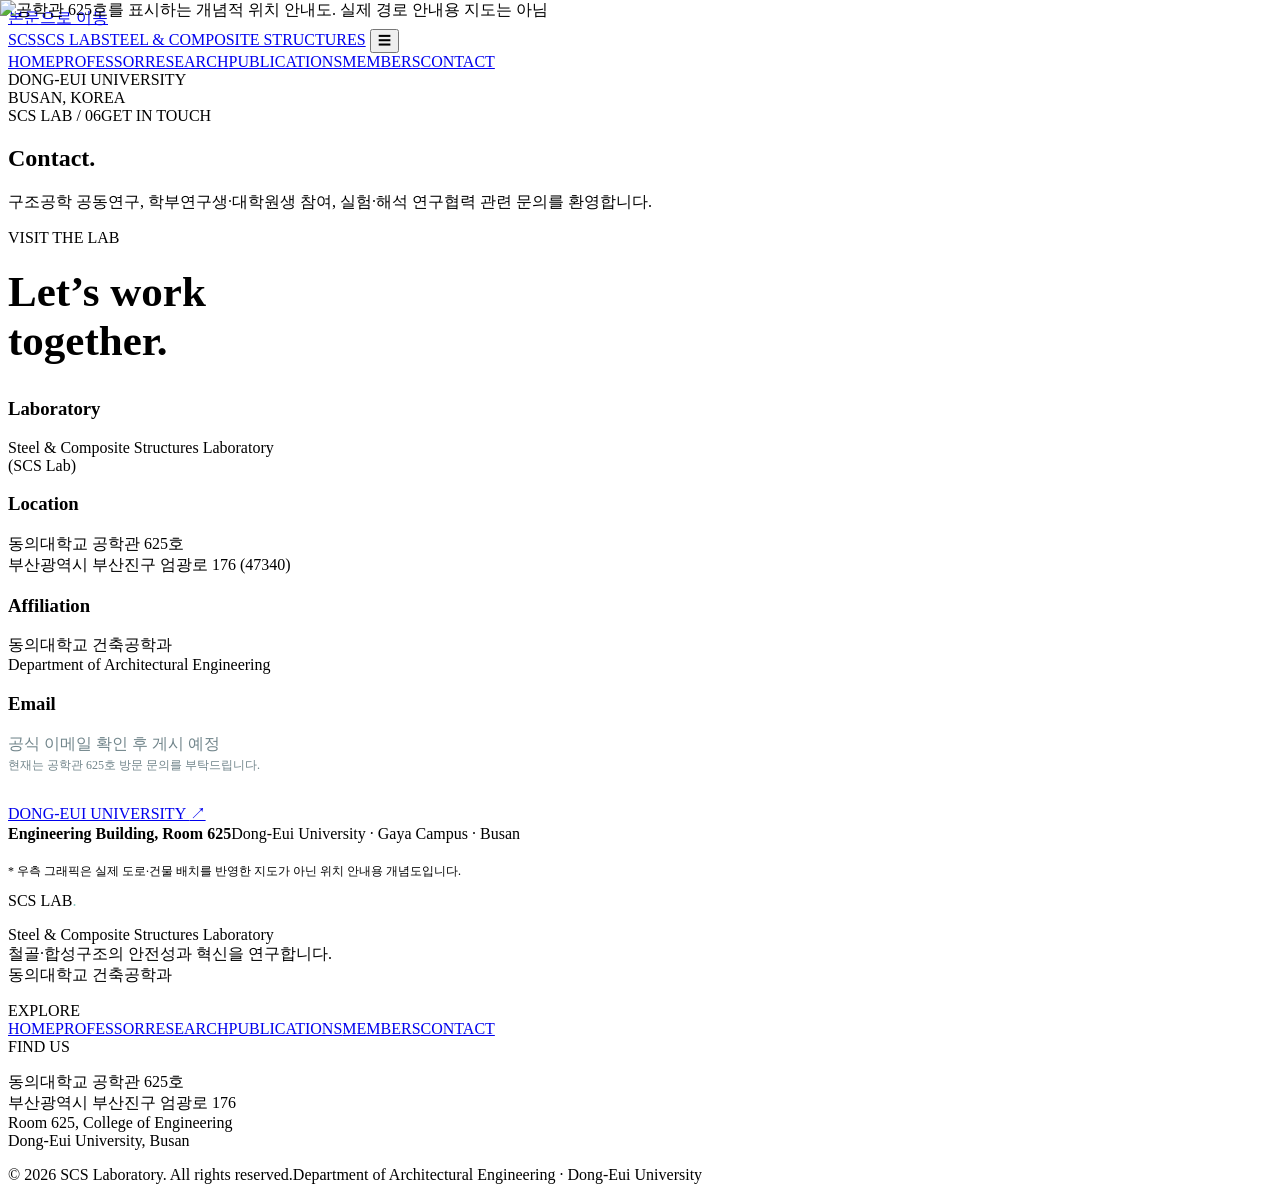
==== contact.html @ e942c47a "Add SCS Lab contact.html" ====
<!doctype html>
<html lang="ko"><head>
<meta charset="utf-8"/><meta name="viewport" content="width=device-width, initial-scale=1"/>
<title>Contact | SCS Lab · Dong-Eui University</title>
<meta name="description" content="SCS Lab 동의대학교 공학관 625호 연구실 위치와 문의 안내."/>
<meta name="theme-color" content="#0c2633"/>
<meta property="og:type" content="website"/><meta property="og:title" content="Contact | SCS Lab"/><meta property="og:description" content="SCS Lab 동의대학교 공학관 625호 연구실 위치와 문의 안내."/>
<link rel="icon" type="image/svg+xml" href="assets/favicon.svg"/><link rel="stylesheet" href="assets/styles.css"/>
</head><body>
<a class="skip-link" href="#main">본문으로 이동</a>
<header class="site-header"><div class="container nav-wrap">
 <a class="brand" href="index.html" aria-label="SCS Lab 메인 페이지"><span class="brand-icon">SCS</span><span class="brand-name">SCS LAB<span class="brand-detail">STEEL &amp; COMPOSITE STRUCTURES</span></span></a>
 <button class="menu-toggle" type="button" aria-label="메뉴 열기" aria-controls="main-nav" aria-expanded="false">☰</button>
 <nav class="main-nav" id="main-nav" aria-label="주 메뉴">
 <a href="index.html" >HOME</a><a href="professor.html" >PROFESSOR</a><a href="research.html" >RESEARCH</a><a href="publications.html" >PUBLICATIONS</a><a href="members.html" >MEMBERS</a><a href="contact.html" class="active" aria-current="page">CONTACT</a>
 </nav><span class="nav-meta">DONG-EUI UNIVERSITY<br/>BUSAN, KOREA</span>
</div></header>
<main id="main"><section class="page-hero"><div class="container page-hero-inner"><span class="page-count">SCS LAB / 06</span><span class="eyebrow">GET IN TOUCH</span><h1>Contact.</h1><p>구조공학 공동연구, 학부연구생·대학원생 참여, 실험·해석 연구협력 관련 문의를 환영합니다.</p></div></section><section class="section"><div class="container"><div class="contact-grid"><div><div class="section-kicker eyebrow">VISIT THE LAB</div><h2 style="margin:20px 0 33px;font-size:43px">Let’s work<br/>together.</h2><div class="contact-field"><h3>Laboratory</h3><p>Steel &amp; Composite Structures Laboratory<br/>(SCS Lab)</p></div><div class="contact-field"><h3>Location</h3><p>동의대학교 공학관 625호<br/>부산광역시 부산진구 엄광로 176 (47340)</p></div><div class="contact-field"><h3>Affiliation</h3><p>동의대학교 건축공학과<br/>Department of Architectural Engineering</p></div><div class="contact-field"><h3>Email</h3><p style="color:#71858b">공식 이메일 확인 후 게시 예정<br/><span style="font-size:12px">현재는 공학관 625호 방문 문의를 부탁드립니다.</span></p></div><div style="margin-top:30px"><a class="button outline" href="https://www.deu.ac.kr/" target="_blank" rel="noopener noreferrer">DONG-EUI UNIVERSITY <span class="arrow">↗</span></a></div></div><div class="map-panel"><img src="assets/location-schematic.svg" alt="공학관 625호를 표시하는 개념적 위치 안내도. 실제 경로 안내용 지도는 아님" style="height:100%;width:100%;object-fit:cover;position:absolute;inset:0"/><div class="map-panel-label"><strong>Engineering Building, Room 625</strong><span>Dong-Eui University · Gaya Campus · Busan</span></div></div></div><p class="muted" style="margin-top:20px;font-size:12px">* 우측 그래픽은 실제 도로·건물 배치를 반영한 지도가 아닌 위치 안내용 개념도입니다.</p></div></section></main>
<footer class="site-footer"><div class="container">
 <div class="footer-top"><div><div class="footer-brand">SCS LAB<span style="color:#88c7c2">.</span></div><p class="footer-sub">Steel &amp; Composite Structures Laboratory<br/>철골·합성구조의 안전성과 혁신을 연구합니다.<br/>동의대학교 건축공학과</p></div>
 <div><div class="footer-head">EXPLORE</div><div class="footer-links"><a href="index.html">HOME</a><a href="professor.html">PROFESSOR</a><a href="research.html">RESEARCH</a><a href="publications.html">PUBLICATIONS</a><a href="members.html">MEMBERS</a><a href="contact.html">CONTACT</a></div></div>
 <div><div class="footer-head">FIND US</div><p class="footer-location">동의대학교 공학관 625호<br/>부산광역시 부산진구 엄광로 176<br/>Room 625, College of Engineering<br/>Dong-Eui University, Busan</p></div></div>
 <div class="footer-bottom"><span>© <span data-year>2026</span> SCS Laboratory. All rights reserved.</span><span>Department of Architectural Engineering · Dong-Eui University</span></div>
</div></footer><script defer src="assets/script.js"></script></body></html>
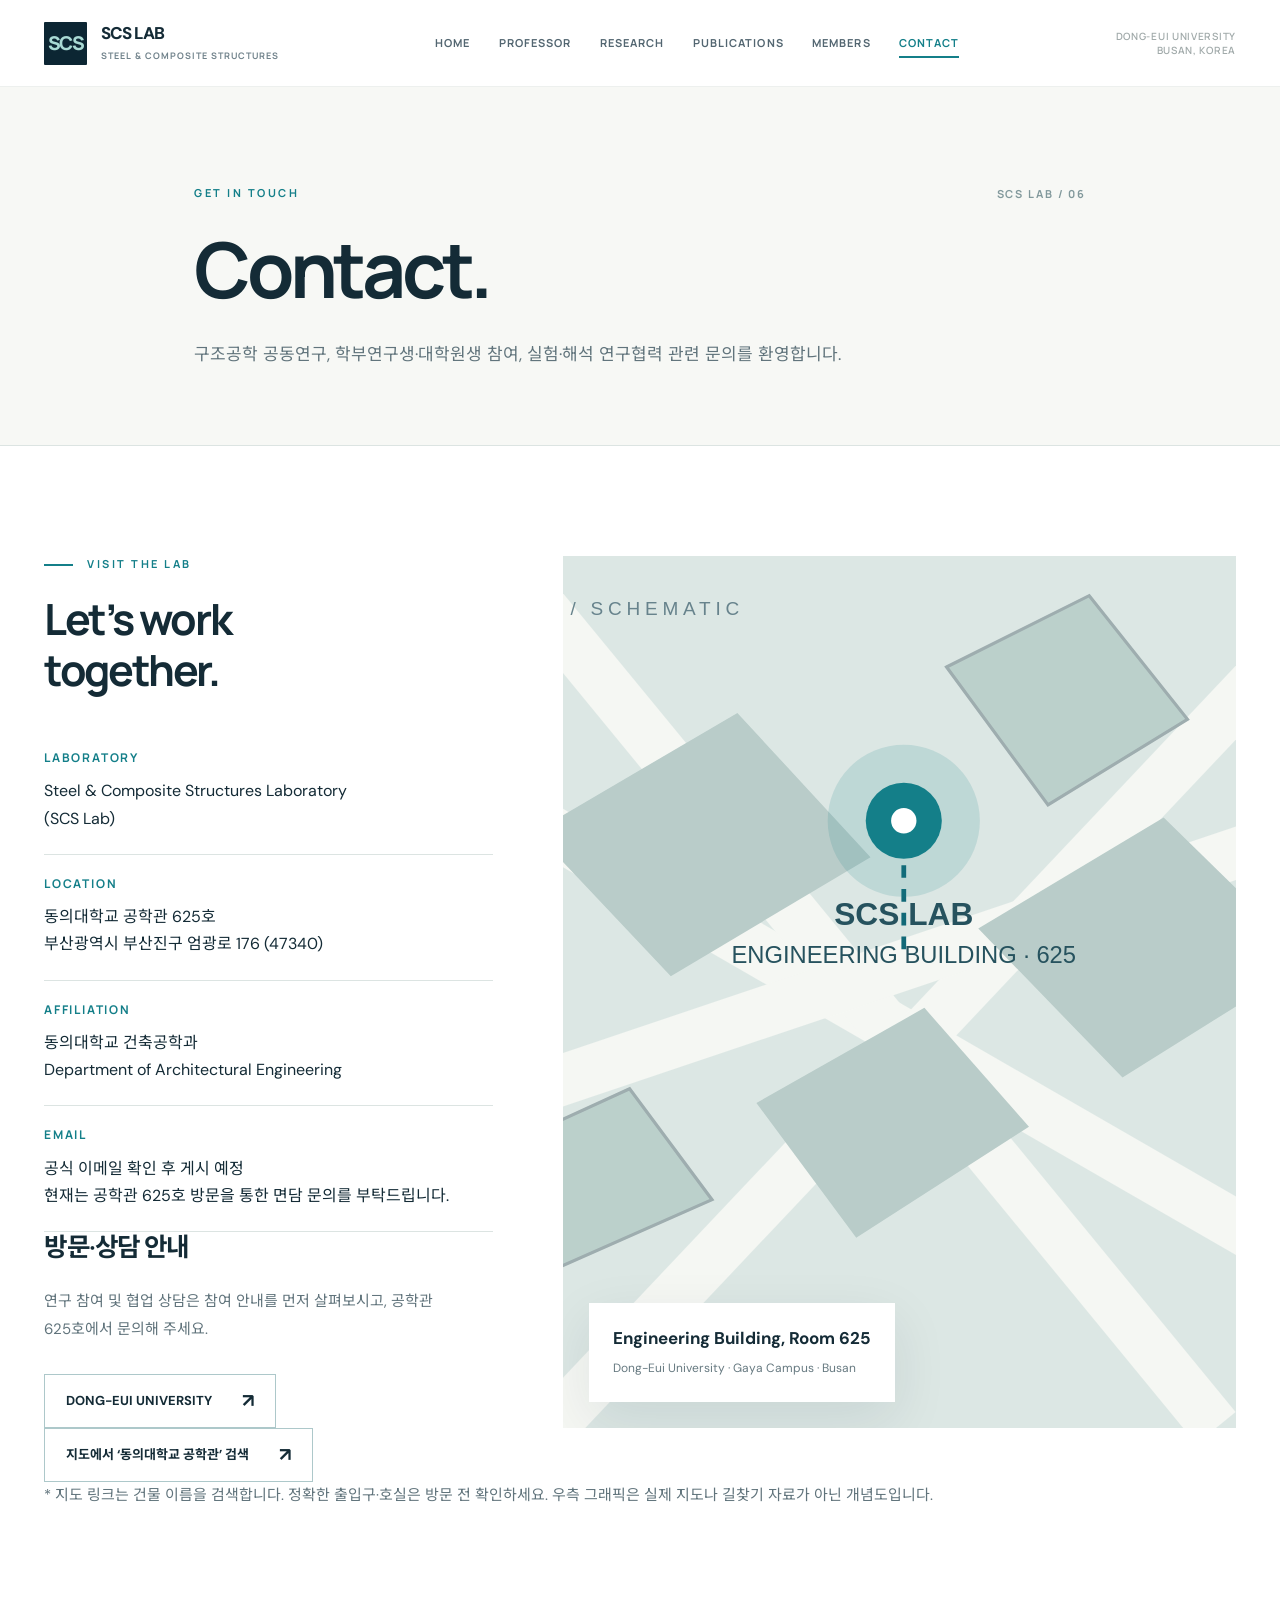
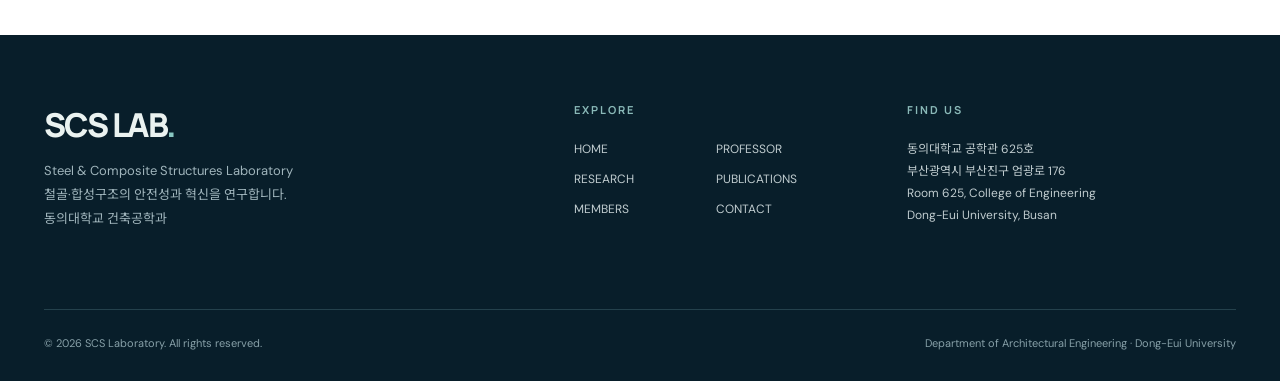
==== commit e87ef928: "Improve contact.html visitor guidance" ====
--- a/contact.html
+++ b/contact.html
@@ -15,7 +15,8 @@
  <a href="index.html" >HOME</a><a href="professor.html" >PROFESSOR</a><a href="research.html" >RESEARCH</a><a href="publications.html" >PUBLICATIONS</a><a href="members.html" >MEMBERS</a><a href="contact.html" class="active" aria-current="page">CONTACT</a>
  </nav><span class="nav-meta">DONG-EUI UNIVERSITY<br/>BUSAN, KOREA</span>
 </div></header>
-<main id="main"><section class="page-hero"><div class="container page-hero-inner"><span class="page-count">SCS LAB / 06</span><span class="eyebrow">GET IN TOUCH</span><h1>Contact.</h1><p>구조공학 공동연구, 학부연구생·대학원생 참여, 실험·해석 연구협력 관련 문의를 환영합니다.</p></div></section><section class="section"><div class="container"><div class="contact-grid"><div><div class="section-kicker eyebrow">VISIT THE LAB</div><h2 style="margin:20px 0 33px;font-size:43px">Let’s work<br/>together.</h2><div class="contact-field"><h3>Laboratory</h3><p>Steel &amp; Composite Structures Laboratory<br/>(SCS Lab)</p></div><div class="contact-field"><h3>Location</h3><p>동의대학교 공학관 625호<br/>부산광역시 부산진구 엄광로 176 (47340)</p></div><div class="contact-field"><h3>Affiliation</h3><p>동의대학교 건축공학과<br/>Department of Architectural Engineering</p></div><div class="contact-field"><h3>Email</h3><p style="color:#71858b">공식 이메일 확인 후 게시 예정<br/><span style="font-size:12px">현재는 공학관 625호 방문 문의를 부탁드립니다.</span></p></div><div style="margin-top:30px"><a class="button outline" href="https://www.deu.ac.kr/" target="_blank" rel="noopener noreferrer">DONG-EUI UNIVERSITY <span class="arrow">↗</span></a></div></div><div class="map-panel"><img src="assets/location-schematic.svg" alt="공학관 625호를 표시하는 개념적 위치 안내도. 실제 경로 안내용 지도는 아님" style="height:100%;width:100%;object-fit:cover;position:absolute;inset:0"/><div class="map-panel-label"><strong>Engineering Building, Room 625</strong><span>Dong-Eui University · Gaya Campus · Busan</span></div></div></div><p class="muted" style="margin-top:20px;font-size:12px">* 우측 그래픽은 실제 도로·건물 배치를 반영한 지도가 아닌 위치 안내용 개념도입니다.</p></div></section></main>
+<main id="main"><section class="page-hero"><div class="container page-hero-inner"><span class="page-count">SCS LAB / 06</span><span class="eyebrow">GET IN TOUCH</span><h1>Contact.</h1><p>구조공학 공동연구, 학부연구생·대학원생 참여, 실험·해석 연구협력 관련 문의를 환영합니다.</p></div></section><section class="section"><div class="container"><div class="contact-grid"><div><div class="section-kicker eyebrow">VISIT THE LAB</div><h2 style="margin:20px 0 33px;font-size:43px">Let’s work<br/>together.</h2><div class="contact-field"><h3>Laboratory</h3><p>Steel &amp; Composite Structures Laboratory<br/>(SCS Lab)</p></div><div class="contact-field"><h3>Location</h3><p>동의대학교 공학관 625호<br/>부산광역시 부산진구 엄광로 176 (47340)</p></div><div class="contact-field"><h3>Affiliation</h3><p>동의대학교 건축공학과<br/>Department of Architectural Engineering</p></div><div class="contact-field"><h3>Email</h3><p class="contact-pending">공식 이메일 확인 후 게시 예정<br/><span>현재는 공학관 625호 방문을 통한 면담 문의를 부탁드립니다.</span></p></div><div class="visit-guidance"><h3>방문·상담 안내</h3><p>연구 참여 및 협업 상담은 <a href="members.html#join">참여 안내</a>를 먼저 살펴보시고, 공학관 625호에서 문의해 주세요.</p></div>
+<div style="margin-top:30px"><a class="button outline" href="https://www.deu.ac.kr/" target="_blank" rel="noopener noreferrer">DONG-EUI UNIVERSITY <span class="arrow">↗</span></a></div></div><div class="map-panel"><img src="assets/location-schematic.svg" alt="공학관 625호를 표시하는 개념적 위치 안내도. 실제 경로 안내용 지도는 아님" style="height:100%;width:100%;object-fit:cover;position:absolute;inset:0"/><div class="map-panel-label"><strong>Engineering Building, Room 625</strong><span>Dong-Eui University · Gaya Campus · Busan</span></div></div></div><div class="map-actions"><a class="button outline" href="https://www.google.com/maps/search/?api=1&amp;query=%EB%8F%99%EC%9D%98%EB%8C%80%ED%95%99%EA%B5%90%20%EA%B3%B5%ED%95%99%EA%B4%80" target="_blank" rel="noopener noreferrer">지도에서 ‘동의대학교 공학관’ 검색 <span class="arrow">↗</span></a><p class="muted">* 지도 링크는 건물 이름을 검색합니다. 정확한 출입구·호실은 방문 전 확인하세요. 우측 그래픽은 실제 지도나 길찾기 자료가 아닌 개념도입니다.</p></div></div></section></main>
 <footer class="site-footer"><div class="container">
  <div class="footer-top"><div><div class="footer-brand">SCS LAB<span style="color:#88c7c2">.</span></div><p class="footer-sub">Steel &amp; Composite Structures Laboratory<br/>철골·합성구조의 안전성과 혁신을 연구합니다.<br/>동의대학교 건축공학과</p></div>
  <div><div class="footer-head">EXPLORE</div><div class="footer-links"><a href="index.html">HOME</a><a href="professor.html">PROFESSOR</a><a href="research.html">RESEARCH</a><a href="publications.html">PUBLICATIONS</a><a href="members.html">MEMBERS</a><a href="contact.html">CONTACT</a></div></div>
--- a/assets/styles.css
+++ b/assets/styles.css
@@ -0,0 +1,10 @@
+@import url('https://fonts.googleapis.com/css2?family=DM+Sans:wght@400;500;600;700&family=Manrope:wght@400;500;600;700;800&family=Noto+Sans+KR:wght@400;500;600;700;800&display=swap');
+:root{--ink:#142b36;--muted:#61747c;--teal:#147f89;--teal-l:#d6e9e6;--dark:#0c2633;--paper:#f7f8f5;--line:#dce4e2;--cream:#eeeae4;--max:1260px;--shadow:0 18px 56px rgba(5,37,51,.09)}
+*{box-sizing:border-box}html{scroll-behavior:smooth}body{margin:0;background:#fff;color:var(--ink);font:400 15px/1.85 'DM Sans','Noto Sans KR',sans-serif;word-break:keep-all}a{color:inherit;text-decoration:none}button,input{font:inherit}button{cursor:pointer}img{display:block;max-width:100%}::selection{background:#b4dcd8;color:var(--dark)}.container{max-width:var(--max);padding:0 34px;margin:auto}.skip-link{position:absolute;left:14px;top:-80px;z-index:50;background:#fff;padding:10px}.skip-link:focus{top:10px}.eyebrow{font:700 11px/1.5 'Manrope','Noto Sans KR',sans-serif;letter-spacing:.23em;text-transform:uppercase;color:var(--teal)}.eyebrow-light{color:#9bd5d0}.section-kicker{display:flex;align-items:center;gap:14px}.section-kicker:before{content:'';height:2px;width:29px;background:var(--teal)}h1,h2,h3,h4,p{margin-top:0}h1,h2,h3,h4{font-family:'Manrope','Noto Sans KR',sans-serif;letter-spacing:-.055em;line-height:1.2}h1{font-size:clamp(48px,6.2vw,91px);font-weight:700}h2{font-size:clamp(32px,4vw,52px);font-weight:700}h3{font-size:clamp(21px,2vw,26px);font-weight:700}p{color:var(--muted)}.lead{font-size:17px;line-height:1.9}.display-serif{font-weight:500}.button{display:inline-flex;gap:30px;align-items:center;justify-content:space-between;min-height:54px;padding:13px 21px;background:var(--teal);border:1px solid var(--teal);color:white;font-size:13px;font-weight:700;transition:.25s ease;white-space:nowrap}.button:hover{background:#0c5662;transform:translateY(-2px)}.button.outline{border-color:#adc8ca;background:transparent;color:var(--ink)}.button.outline:hover{background:#e2eeee}.button .arrow{font-size:19px;line-height:1}.tiny-label{font:700 11px/1.5 'Manrope',sans-serif;letter-spacing:.19em;text-transform:uppercase}.site-header{position:sticky;top:0;background:rgba(255,255,255,.97);backdrop-filter:blur(16px);z-index:40;border-bottom:1px solid #edf0ee}.nav-wrap{display:flex;align-items:center;justify-content:space-between;min-height:86px;gap:30px}.brand{display:flex;align-items:center;gap:14px;min-width:225px}.brand-icon{display:flex;justify-content:center;align-items:center;width:43px;height:43px;background:var(--dark);color:#a9dad4;border-radius:1px;font:800 19px 'Manrope',sans-serif;letter-spacing:-.11em}.brand-name{font-weight:800;font-size:17px;line-height:1.12;letter-spacing:-.06em}.brand-detail{display:block;color:#70828b;font:700 9px 'Manrope',sans-serif;letter-spacing:.11em;margin-top:5px}.main-nav{display:flex;align-items:center;gap:clamp(17px,2.2vw,34px)}.main-nav a{font:700 11px/1.4 'Manrope',sans-serif;letter-spacing:.1em;color:#536671;transition:color .2s;position:relative;padding:34px 0}.main-nav a:hover,.main-nav a.active{color:var(--teal)}.main-nav a.active:after{content:'';height:2px;position:absolute;left:0;right:0;bottom:27px;background:var(--teal)}.nav-meta{color:#a1aaaa;font:600 10px 'Manrope',sans-serif;letter-spacing:.07em;text-align:right}.menu-toggle{display:none;background:none;border:0;font-size:25px;color:var(--ink)}
+.hero{background:var(--paper);overflow:hidden}.hero-grid{display:grid;grid-template-columns:1.05fr .95fr;min-height:668px}.hero-text{padding:95px 42px 80px max(34px,calc((100vw - var(--max))/2 + 34px));align-self:center}.hero-text .eyebrow{margin-bottom:31px}.hero h1{max-width:720px;margin:0 0 32px}.hero h1 em{font-style:normal;color:var(--teal)}.hero-intro{max-width:510px;font-size:17px;margin-bottom:36px}.hero-actions{display:flex;gap:12px;flex-wrap:wrap}.hero-art{position:relative;min-height:650px;background:var(--dark);overflow:hidden}.hero-art img{width:100%;height:100%;object-fit:cover;position:absolute;inset:0}.hero-annotation{position:absolute;top:30px;right:32px;color:#c5e4e2;font-size:11px;letter-spacing:.13em}.hero-vertical{position:absolute;bottom:36px;left:37px;color:#d6ebe8;font:600 11px 'Manrope';letter-spacing:.15em}.hero-bottom{background:#fff;border-bottom:1px solid var(--line)}.hero-bottom .container{display:grid;grid-template-columns:1.1fr repeat(3,1fr);align-items:center;min-height:95px}.hero-bottom-label{font-size:11px;letter-spacing:.13em;font-weight:700;color:var(--teal)}.hero-bottom-item{min-height:37px;display:flex;align-items:center;border-left:1px solid var(--line);padding-left:24px;font-size:13px;color:#3d5059}.hero-bottom-item span{color:#97abae;font-size:11px;margin-right:12px}
+.section{padding:110px 0}.section-muted{background:var(--paper)}.section-dark{background:var(--dark);color:#fff}.section-dark p{color:#bbcbcd}.section-intro{display:flex;justify-content:space-between;gap:30px;align-items:end;margin:17px 0 41px}.section-intro h2{margin:0;max-width:740px}.section-intro p{margin-bottom:5px;max-width:430px}.text-link{font-size:13px;color:var(--teal);font-weight:800;white-space:nowrap}.text-link span{display:inline-block;transition:transform .2s;margin-left:6px}.text-link:hover span{transform:translateX(5px)}.research-grid{display:grid;grid-template-columns:repeat(3,1fr);gap:18px}.research-card{background:#fff;border:1px solid var(--line);overflow:hidden;display:flex;flex-direction:column;transition:transform .2s,box-shadow .2s}.research-card:hover{transform:translateY(-4px);box-shadow:var(--shadow)}.research-img{width:100%;aspect-ratio:1.7;object-fit:cover}.research-body{padding:24px 26px 28px;flex:1}.research-no{font:700 10px 'Manrope';letter-spacing:.14em;color:var(--teal);margin-bottom:14px}.research-body h3{font-size:22px;margin:0 0 12px}.research-body p{font-size:13px;margin-bottom:0}.line{height:1px;background:var(--line)}.feature-split{display:grid;grid-template-columns:.88fr 1.12fr;align-items:stretch;gap:72px}.portrait-panel{position:relative;background:#e7ebea;min-height:510px;overflow:hidden}.portrait-panel img{width:100%;height:100%;object-fit:cover;object-position:center 16%;position:absolute;inset:0}.portrait-caption{position:absolute;left:0;bottom:0;width:100%;padding:18px 22px;background:rgba(12,38,51,.92);color:#fff;display:flex;justify-content:space-between;align-items:center;font-size:12px}.professor-feature{padding:22px 0}.professor-feature h2{margin:21px 0 22px}.professor-feature p{max-width:580px}.credential-list{margin:31px 0 35px;border-top:1px solid var(--line)}.credential{display:grid;grid-template-columns:128px 1fr;gap:15px;padding:17px 0;border-bottom:1px solid var(--line);font-size:13px}.credential strong{font-size:12px;color:var(--ink)}.credential span{color:var(--muted)}.quote-band{background:var(--dark);padding:92px 0}.quote-band p{color:#e5f1ef;font-size:clamp(27px,3.2vw,42px);letter-spacing:-.05em;line-height:1.45;max-width:1050px;margin-bottom:0;font-weight:600}.quote-band p em{color:#99d4cb;font-style:normal}.journal-list{border-top:1px solid var(--line)}.journal-row{display:grid;grid-template-columns:95px 1fr 175px;gap:25px;padding:24px 0;border-bottom:1px solid var(--line);align-items:center}.journal-year{font:700 13px 'Manrope';color:var(--teal)}.journal-row h3{font-size:19px;letter-spacing:-.035em;margin:0 0 4px}.journal-row p{font-size:12px;margin:0}.journal-type{text-align:right;font:700 10px 'Manrope';letter-spacing:.11em;text-transform:uppercase;color:#829196}.contact-banner{display:flex;justify-content:space-between;gap:20px;align-items:center;padding:55px 57px;background:#e1efed}.contact-banner h2{font-size:clamp(26px,3.1vw,40px);margin:0 0 8px}.contact-banner p{margin:0}.site-footer{background:#081e2a;color:#eaf2f0;padding:67px 0 28px}.footer-top{display:grid;grid-template-columns:1.4fr .8fr 1fr;gap:70px;padding-bottom:65px}.footer-brand{font:800 33px 'Manrope';letter-spacing:-.07em;margin-bottom:12px}.footer-sub{font-size:13px;color:#a0b5bc;max-width:370px}.footer-head{font:700 11px 'Manrope';letter-spacing:.18em;color:#8ab9b8;margin-bottom:21px}.footer-links{display:grid;grid-template-columns:1fr 1fr;gap:8px 20px}.footer-links a,.footer-location{font-size:12px;color:#c0cccf}.footer-links a:hover{color:white}.footer-bottom{border-top:1px solid #24414c;padding-top:23px;display:flex;justify-content:space-between;gap:15px;color:#87a0a8;font-size:11px}.footer-bottom a{text-decoration:underline}
+.page-hero{background:var(--paper);padding:92px 0 75px;border-bottom:1px solid var(--line)}.page-hero-inner{max-width:960px}.page-hero h1{font-size:clamp(50px,6vw,79px);margin:16px 0 24px}.page-hero p{font-size:17px;max-width:790px;margin-bottom:0}.page-count{float:right;color:#82999c;font:700 11px 'Manrope';letter-spacing:.17em;padding-top:7px}.twocol{display:grid;grid-template-columns:340px 1fr;gap:90px}.sticky-side{position:sticky;top:115px;align-self:start}.sticky-side h2{font-size:38px;margin:20px 0}.sticky-side p{font-size:14px}.resume-group{padding-bottom:36px;margin-bottom:36px;border-bottom:1px solid var(--line)}.resume-group h3{font-size:21px;margin-bottom:18px}.resume-item{display:grid;grid-template-columns:112px 1fr;gap:16px;margin:13px 0;color:#52656d;font-size:14px}.resume-item b{color:var(--teal);font-size:13px}.bio-layout{display:grid;grid-template-columns:380px 1fr;gap:70px}.bio-portrait{background:#eef1f0}.bio-portrait img{width:100%;height:520px;object-fit:cover;object-position:center top}.bio-portrait .cap{padding:18px 20px;font-size:12px;color:#6c7b81}.bio-copy h2{font-size:43px;margin:13px 0 7px}.role{font-weight:600;color:var(--teal);font-size:13px;margin-bottom:24px}.bio-copy .lead{margin-bottom:25px}.pill-box{display:flex;flex-wrap:wrap;gap:9px;margin-top:21px}.pill{background:#e6f0ee;border:1px solid #d7e5e2;padding:8px 12px;font-size:11px;color:#2f626d;font-weight:700}.research-detail{display:grid;grid-template-columns:360px 1fr;gap:62px;padding:40px 0;border-top:1px solid var(--line);align-items:center}.research-detail:last-child{border-bottom:1px solid var(--line)}.research-detail img{width:100%;aspect-ratio:1.56;object-fit:cover}.research-detail h2{font-size:33px;margin:13px 0}.research-detail p{font-size:14px;margin-bottom:17px}.research-points{display:flex;flex-wrap:wrap;gap:7px}.research-points span{font-size:11px;padding:4px 10px;border:1px solid #bed2d0;color:#3c747e}.pub-note{background:#f0f5f3;border-left:3px solid var(--teal);padding:19px 22px;font-size:13px;color:#566e75;margin-bottom:40px}.pub-note strong{color:var(--ink)}.year-heading{display:flex;align-items:center;justify-content:space-between;gap:20px;margin:45px 0 0}.year-heading h2{font-size:30px;margin:0 0 16px}.year-heading span{color:#8ca2a8;font-size:12px}.publication{display:grid;grid-template-columns:60px 1fr 130px;gap:20px;align-items:start;padding:26px 0;border-top:1px solid var(--line)}.pub-index{font:700 11px 'Manrope';letter-spacing:.1em;color:#97abad;padding-top:3px}.publication h3{font-size:19px;letter-spacing:-.035em;margin:0 0 9px}.publication p{font-size:13px;margin:0}.pub-type{text-align:right;color:var(--teal);font:700 10px 'Manrope';letter-spacing:.1em;margin-top:4px}.people-main{display:grid;grid-template-columns:310px 1fr;gap:48px;align-items:center;border:1px solid var(--line);background:#fff}.people-main img{height:390px;width:100%;object-fit:cover;object-position:top}.people-main-body{padding:27px 38px 27px 0}.people-main-body h2{margin:15px 0 10px;font-size:38px}.people-main-body .role{margin-bottom:18px}.people-main-body p{font-size:14px;max-width:580px}.vacant{background:var(--paper);padding:50px;border:1px dashed #b4cccb;display:flex;justify-content:space-between;align-items:center;gap:30px}.vacant h3{font-size:26px;margin:0 0 14px}.vacant p{margin:0;max-width:540px}.number-circle{border:1px solid #9dbdbb;border-radius:100px;width:85px;height:85px;display:grid;place-items:center;flex-shrink:0;color:var(--teal);font-size:30px}.contact-grid{display:grid;grid-template-columns:.8fr 1.2fr;gap:70px}.contact-field{border-bottom:1px solid var(--line);padding:22px 0}.contact-field:first-child{border-top:1px solid var(--line)}.contact-field h3{font-size:12px;letter-spacing:.15em;text-transform:uppercase;color:var(--teal);margin:0 0 12px}.contact-field p{font-size:16px;color:var(--ink);margin:0;line-height:1.7}.map-panel{min-height:500px;background:#e2ebea;position:relative;overflow:hidden}.map-panel svg{width:100%;height:100%;position:absolute;inset:0}.map-panel-label{position:absolute;left:26px;bottom:26px;background:white;padding:20px 24px;box-shadow:var(--shadow)}.map-panel-label strong{display:block;font-size:17px}.map-panel-label span{font-size:12px;color:#667980}.error-panel{background:#eef4f2;border:1px solid var(--line);padding:50px}.muted{color:var(--muted)}
+@media(max-width:1050px){.nav-meta{display:none}.main-nav{gap:16px}.nav-wrap{min-height:76px}.hero-grid{min-height:0}.hero-text{padding:85px 28px 85px 34px}.hero-art{min-height:540px}.research-grid{grid-template-columns:repeat(2,1fr)}.feature-split{gap:40px}.footer-top{gap:35px}.bio-layout{gap:35px}.research-detail{grid-template-columns:290px 1fr;gap:30px}}
+@media(max-width:760px){.container{padding:0 21px}.site-header .container{padding:0 21px}.nav-wrap{min-height:70px}.brand{min-width:0}.brand-icon{width:39px;height:39px}.brand-name{font-size:15px}.brand-detail{font-size:8px}.menu-toggle{display:block}.main-nav{display:none;position:absolute;left:0;right:0;top:70px;flex-direction:column;align-items:stretch;gap:0;background:white;border-top:1px solid var(--line);box-shadow:0 18px 30px rgba(0,0,0,.06);padding:10px 22px 20px}.main-nav.open{display:flex}.main-nav a{padding:15px 0;border-bottom:1px solid #edf0ef}.main-nav a.active:after{bottom:0}.hero-grid{display:flex;flex-direction:column}.hero-text{padding:75px 21px 65px}.hero h1{font-size:clamp(47px,11.5vw,72px)}.hero-text .eyebrow{margin-bottom:24px}.hero-intro{font-size:15px}.hero-art{height:420px;min-height:0}.hero-bottom .container{grid-template-columns:1fr 1fr;padding-top:20px;padding-bottom:20px;gap:10px}.hero-bottom-label{grid-column:1/-1}.hero-bottom-item{border-left:0;padding-left:0;font-size:11px}.hero-bottom-item span{margin-right:8px}.section{padding:73px 0}.section-intro{display:block;margin:15px 0 28px}.section-intro p{margin-top:15px}.research-grid{grid-template-columns:1fr}.research-img{aspect-ratio:1.9}.feature-split{grid-template-columns:1fr;gap:28px}.portrait-panel{height:440px;min-height:0}.professor-feature{padding:0}.quote-band{padding:67px 0}.quote-band p{font-size:29px}.journal-row{grid-template-columns:58px 1fr;gap:14px}.journal-type{display:none}.contact-banner{padding:30px;display:block}.contact-banner .button{margin-top:25px}.footer-top{grid-template-columns:1fr;gap:36px;padding-bottom:45px}.footer-bottom{flex-direction:column}.page-hero{padding:68px 0 52px}.page-hero h1{font-size:clamp(48px,12vw,68px)}.page-hero p{font-size:15px}.page-count{display:none}.twocol,.bio-layout,.contact-grid{grid-template-columns:1fr;gap:35px}.sticky-side{position:static}.bio-portrait img{height:440px}.research-detail{grid-template-columns:1fr;gap:25px}.research-detail h2{font-size:28px}.publication{grid-template-columns:35px 1fr;gap:12px}.pub-type{grid-column:2;text-align:left;margin-top:0}.people-main{grid-template-columns:1fr;gap:0}.people-main img{height:450px;object-position:center top}.people-main-body{padding:30px}.vacant{display:block;padding:32px}.number-circle{margin-top:28px}.map-panel{min-height:390px}.footer-links{max-width:250px}}
+@media(max-width:400px){.hero-actions{flex-direction:column;align-items:stretch}.hero h1{font-size:45px}.brand-name{font-size:13px}.brand-detail{font-size:7px}.hero-art{height:330px}}
+@media(prefers-reduced-motion:reduce){*,*:before,*:after{scroll-behavior:auto!important;transition:none!important;animation:none!important}}
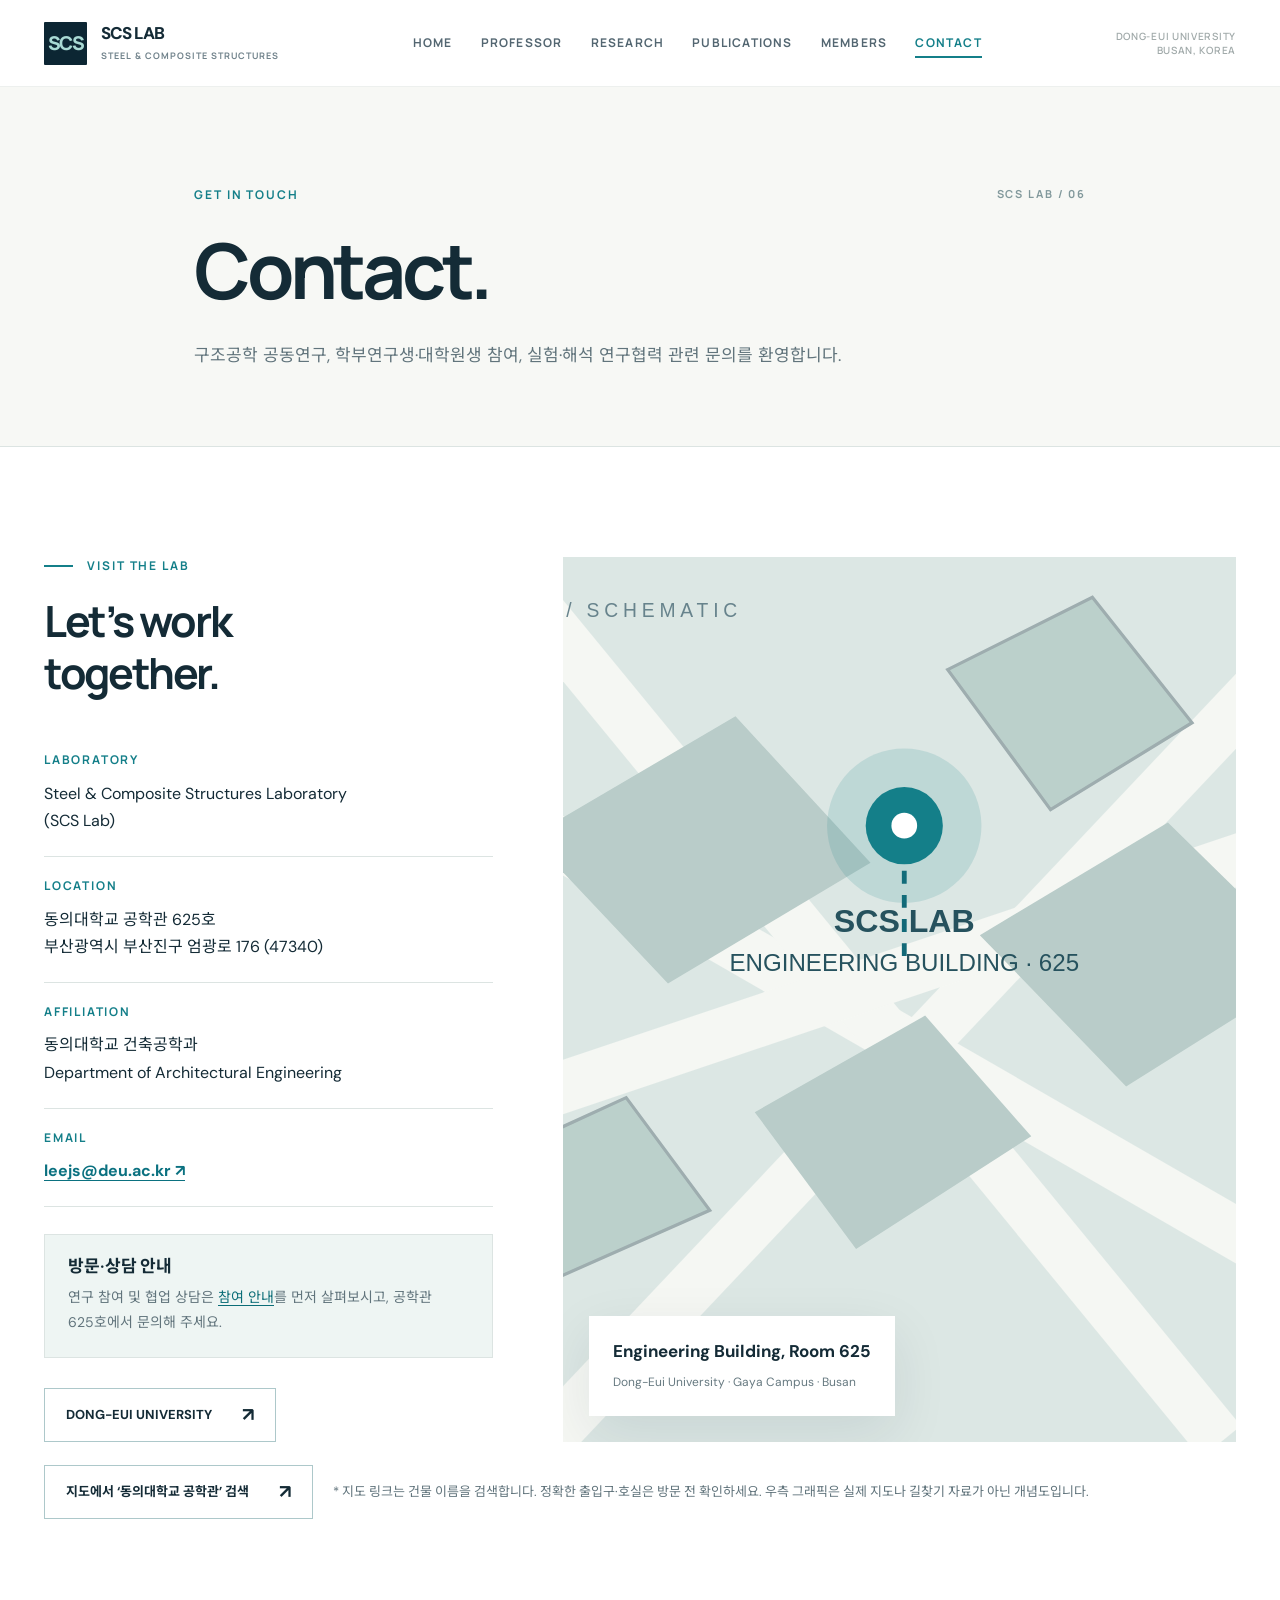
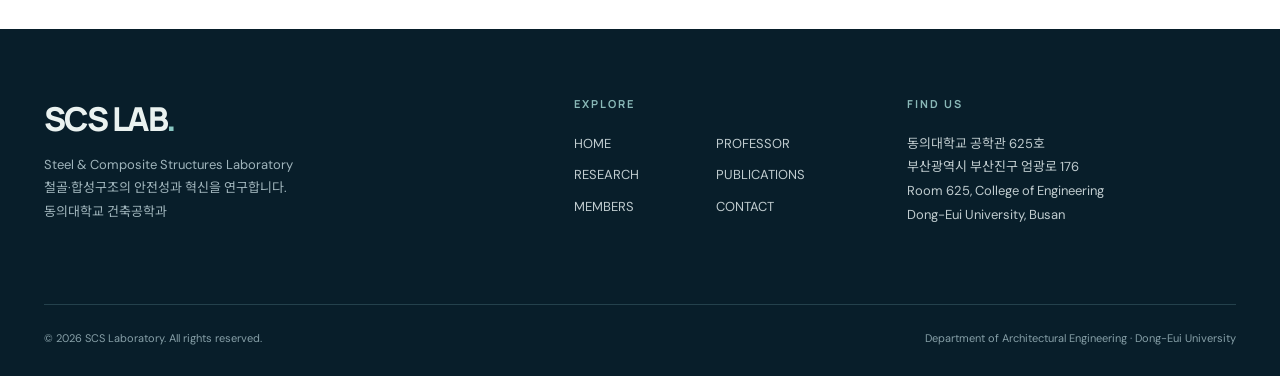
==== commit 4ed24074: "Publish verified bibliography and DOI links; add lab email and researchers" ====
--- a/contact.html
+++ b/contact.html
@@ -15,7 +15,7 @@
  <a href="index.html" >HOME</a><a href="professor.html" >PROFESSOR</a><a href="research.html" >RESEARCH</a><a href="publications.html" >PUBLICATIONS</a><a href="members.html" >MEMBERS</a><a href="contact.html" class="active" aria-current="page">CONTACT</a>
  </nav><span class="nav-meta">DONG-EUI UNIVERSITY<br/>BUSAN, KOREA</span>
 </div></header>
-<main id="main"><section class="page-hero"><div class="container page-hero-inner"><span class="page-count">SCS LAB / 06</span><span class="eyebrow">GET IN TOUCH</span><h1>Contact.</h1><p>구조공학 공동연구, 학부연구생·대학원생 참여, 실험·해석 연구협력 관련 문의를 환영합니다.</p></div></section><section class="section"><div class="container"><div class="contact-grid"><div><div class="section-kicker eyebrow">VISIT THE LAB</div><h2 style="margin:20px 0 33px;font-size:43px">Let’s work<br/>together.</h2><div class="contact-field"><h3>Laboratory</h3><p>Steel &amp; Composite Structures Laboratory<br/>(SCS Lab)</p></div><div class="contact-field"><h3>Location</h3><p>동의대학교 공학관 625호<br/>부산광역시 부산진구 엄광로 176 (47340)</p></div><div class="contact-field"><h3>Affiliation</h3><p>동의대학교 건축공학과<br/>Department of Architectural Engineering</p></div><div class="contact-field"><h3>Email</h3><p class="contact-pending">공식 이메일 확인 후 게시 예정<br/><span>현재는 공학관 625호 방문을 통한 면담 문의를 부탁드립니다.</span></p></div><div class="visit-guidance"><h3>방문·상담 안내</h3><p>연구 참여 및 협업 상담은 <a href="members.html#join">참여 안내</a>를 먼저 살펴보시고, 공학관 625호에서 문의해 주세요.</p></div>
+<main id="main"><section class="page-hero"><div class="container page-hero-inner"><span class="page-count">SCS LAB / 06</span><span class="eyebrow">GET IN TOUCH</span><h1>Contact.</h1><p>구조공학 공동연구, 학부연구생·대학원생 참여, 실험·해석 연구협력 관련 문의를 환영합니다.</p></div></section><section class="section"><div class="container"><div class="contact-grid"><div><div class="section-kicker eyebrow">VISIT THE LAB</div><h2 style="margin:20px 0 33px;font-size:43px">Let’s work<br/>together.</h2><div class="contact-field"><h3>Laboratory</h3><p>Steel &amp; Composite Structures Laboratory<br/>(SCS Lab)</p></div><div class="contact-field"><h3>Location</h3><p>동의대학교 공학관 625호<br/>부산광역시 부산진구 엄광로 176 (47340)</p></div><div class="contact-field"><h3>Affiliation</h3><p>동의대학교 건축공학과<br/>Department of Architectural Engineering</p></div><div class="contact-field"><h3>Email</h3><p><a class="email-link" href="mailto:leejs@deu.ac.kr">leejs@deu.ac.kr ↗</a></p></div><div class="visit-guidance"><h3>방문·상담 안내</h3><p>연구 참여 및 협업 상담은 <a href="members.html#join">참여 안내</a>를 먼저 살펴보시고, 공학관 625호에서 문의해 주세요.</p></div>
 <div style="margin-top:30px"><a class="button outline" href="https://www.deu.ac.kr/" target="_blank" rel="noopener noreferrer">DONG-EUI UNIVERSITY <span class="arrow">↗</span></a></div></div><div class="map-panel"><img src="assets/location-schematic.svg" alt="공학관 625호를 표시하는 개념적 위치 안내도. 실제 경로 안내용 지도는 아님" style="height:100%;width:100%;object-fit:cover;position:absolute;inset:0"/><div class="map-panel-label"><strong>Engineering Building, Room 625</strong><span>Dong-Eui University · Gaya Campus · Busan</span></div></div></div><div class="map-actions"><a class="button outline" href="https://www.google.com/maps/search/?api=1&amp;query=%EB%8F%99%EC%9D%98%EB%8C%80%ED%95%99%EA%B5%90%20%EA%B3%B5%ED%95%99%EA%B4%80" target="_blank" rel="noopener noreferrer">지도에서 ‘동의대학교 공학관’ 검색 <span class="arrow">↗</span></a><p class="muted">* 지도 링크는 건물 이름을 검색합니다. 정확한 출입구·호실은 방문 전 확인하세요. 우측 그래픽은 실제 지도나 길찾기 자료가 아닌 개념도입니다.</p></div></div></section></main>
 <footer class="site-footer"><div class="container">
  <div class="footer-top"><div><div class="footer-brand">SCS LAB<span style="color:#88c7c2">.</span></div><p class="footer-sub">Steel &amp; Composite Structures Laboratory<br/>철골·합성구조의 안전성과 혁신을 연구합니다.<br/>동의대학교 건축공학과</p></div>
--- a/assets/styles.css
+++ b/assets/styles.css
@@ -8,3 +8,151 @@
 @media(max-width:760px){.container{padding:0 21px}.site-header .container{padding:0 21px}.nav-wrap{min-height:70px}.brand{min-width:0}.brand-icon{width:39px;height:39px}.brand-name{font-size:15px}.brand-detail{font-size:8px}.menu-toggle{display:block}.main-nav{display:none;position:absolute;left:0;right:0;top:70px;flex-direction:column;align-items:stretch;gap:0;background:white;border-top:1px solid var(--line);box-shadow:0 18px 30px rgba(0,0,0,.06);padding:10px 22px 20px}.main-nav.open{display:flex}.main-nav a{padding:15px 0;border-bottom:1px solid #edf0ef}.main-nav a.active:after{bottom:0}.hero-grid{display:flex;flex-direction:column}.hero-text{padding:75px 21px 65px}.hero h1{font-size:clamp(47px,11.5vw,72px)}.hero-text .eyebrow{margin-bottom:24px}.hero-intro{font-size:15px}.hero-art{height:420px;min-height:0}.hero-bottom .container{grid-template-columns:1fr 1fr;padding-top:20px;padding-bottom:20px;gap:10px}.hero-bottom-label{grid-column:1/-1}.hero-bottom-item{border-left:0;padding-left:0;font-size:11px}.hero-bottom-item span{margin-right:8px}.section{padding:73px 0}.section-intro{display:block;margin:15px 0 28px}.section-intro p{margin-top:15px}.research-grid{grid-template-columns:1fr}.research-img{aspect-ratio:1.9}.feature-split{grid-template-columns:1fr;gap:28px}.portrait-panel{height:440px;min-height:0}.professor-feature{padding:0}.quote-band{padding:67px 0}.quote-band p{font-size:29px}.journal-row{grid-template-columns:58px 1fr;gap:14px}.journal-type{display:none}.contact-banner{padding:30px;display:block}.contact-banner .button{margin-top:25px}.footer-top{grid-template-columns:1fr;gap:36px;padding-bottom:45px}.footer-bottom{flex-direction:column}.page-hero{padding:68px 0 52px}.page-hero h1{font-size:clamp(48px,12vw,68px)}.page-hero p{font-size:15px}.page-count{display:none}.twocol,.bio-layout,.contact-grid{grid-template-columns:1fr;gap:35px}.sticky-side{position:static}.bio-portrait img{height:440px}.research-detail{grid-template-columns:1fr;gap:25px}.research-detail h2{font-size:28px}.publication{grid-template-columns:35px 1fr;gap:12px}.pub-type{grid-column:2;text-align:left;margin-top:0}.people-main{grid-template-columns:1fr;gap:0}.people-main img{height:450px;object-position:center top}.people-main-body{padding:30px}.vacant{display:block;padding:32px}.number-circle{margin-top:28px}.map-panel{min-height:390px}.footer-links{max-width:250px}}
 @media(max-width:400px){.hero-actions{flex-direction:column;align-items:stretch}.hero h1{font-size:45px}.brand-name{font-size:13px}.brand-detail{font-size:7px}.hero-art{height:330px}}
 @media(prefers-reduced-motion:reduce){*,*:before,*:after{scroll-behavior:auto!important;transition:none!important;animation:none!important}}
+
+/* SCS Lab editorial & mobile accessibility refinement / 2026-10-13 */
+html{scroll-padding-top:98px}
+body{font-size:16px;line-height:1.82;overflow-wrap:break-word}
+:where(a,button):focus-visible{outline:3px solid #15949e;outline-offset:4px}
+.eyebrow{font-size:12px;letter-spacing:.16em}
+.main-nav a{font-size:12px}
+.research-body p,.research-detail p,.people-main-body p,.sticky-side p{font-size:15px}
+.research-no,.journal-row p,.publication p,.footer-sub,.footer-links a,.footer-location,.pub-note,.credential,.role{font-size:13px}
+.journal-row h3,.publication h3{line-height:1.48}
+.hero-tertiary{display:inline-flex;align-items:center;gap:8px;color:var(--teal);font-weight:700;font-size:14px;padding:12px 8px;text-underline-offset:5px}
+.hero-tertiary:hover{text-decoration:underline}
+.methods-home{padding-top:76px}
+.methods-grid{display:grid;grid-template-columns:repeat(3,minmax(0,1fr));gap:16px}
+.method-card{background:#f3f7f6;border:1px solid #d9e6e3;padding:30px 28px 32px;min-width:0}
+.method-number{font:800 11px/1.5 'Manrope','Noto Sans KR',sans-serif;color:#117d83;letter-spacing:.13em}
+.method-card h3{margin:19px 0 13px;font-size:23px}
+.method-card p{margin:0;font-size:15px;line-height:1.8}
+.topic-disclaimer{padding:14px 18px;margin:0 0 20px;background:#f1f6f5;border-left:3px solid #147f89;font-size:14px}
+.topic-disclaimer a,.join-steps a:not(.button),.visit-guidance a{color:#0b6d77;text-decoration:underline;text-underline-offset:3px}
+.profile-actions{display:flex;align-items:center;gap:24px;flex-wrap:wrap;margin-top:32px}
+.research-navigation{background:#f4f8f7;border:1px solid var(--line);padding:24px 28px;margin:0 0 24px}
+.research-jump{display:flex;flex-wrap:wrap;gap:10px;margin-top:14px}
+.research-jump a,.pub-year-nav a{display:inline-flex;align-items:center;justify-content:center;min-height:43px;padding:9px 14px;background:#fff;border:1px solid #bdd7d3;color:#16616b;font-weight:700;font-size:13px}
+.research-jump a:hover,.pub-year-nav a:hover{background:#e1efed}
+.diagram-note{font-size:13px;color:#61747c;margin:18px 0 0}
+.research-detail{scroll-margin-top:110px}
+.research-detail h2{overflow-wrap:anywhere}
+.pub-year-nav{display:flex;flex-wrap:wrap;gap:10px;margin-bottom:36px}
+.year-heading{scroll-margin-top:105px}
+.join-detail{background:#fff}
+.join-grid{display:grid;grid-template-columns:repeat(2,minmax(0,1fr));gap:18px}
+.join-card{border:1px solid var(--line);padding:34px;background:#f8faf9}
+.join-card h3{font-size:28px;margin:17px 0 13px}
+.join-card p{font-size:15px}
+.join-card .pill-box{margin-top:23px}
+.join-card .pill{font-size:12px}
+.join-steps{border-top:1px solid var(--line);margin-top:44px;padding-top:37px}
+.join-steps h3{font-size:30px;margin-bottom:25px}
+.join-steps h3 span{font-size:.54em;font-weight:500;color:var(--muted);letter-spacing:0}
+.step-list{list-style:none;counter-reset:steps;display:grid;grid-template-columns:repeat(3,minmax(0,1fr));gap:15px;padding:0;margin:0 0 30px}
+.step-list li{counter-increment:steps;border-top:3px solid var(--teal);padding:17px 8px 15px 0}
+.step-list li::before{content:'0' counter(steps);display:block;font:800 12px 'Manrope';color:var(--teal);letter-spacing:.1em;margin-bottom:15px}
+.step-list strong{font-size:17px}
+.step-list p{font-size:14px;margin:9px 0 0}
+.visit-guidance{padding:21px 23px;background:#eef5f3;border:1px solid var(--line);margin-top:27px}
+.visit-guidance h3{font-size:17px;letter-spacing:0;margin-bottom:8px}
+.visit-guidance p{font-size:14px;margin-bottom:0}
+.contact-pending{color:#536a70!important}
+.contact-pending span{font-size:13px;color:#637880}
+.map-actions{display:flex;flex-wrap:wrap;align-items:center;gap:20px;margin-top:23px}
+.map-actions .muted{flex:1;min-width:240px;font-size:13px;margin:0}
+@media(max-width:1050px) and (min-width:761px){.main-nav a{font-size:11px}}
+@media(max-width:760px){
+html{scroll-padding-top:80px}
+body{font-size:16px;line-height:1.78}
+.container,.site-header .container{padding-left:20px;padding-right:20px}
+.nav-wrap{min-height:70px}
+.menu-toggle{display:inline-flex;align-items:center;justify-content:center;min-width:46px;min-height:46px;font-size:25px;border:1px solid #e2eae8;border-radius:4px}
+.main-nav{max-height:calc(100dvh - 70px);overflow-y:auto}
+.main-nav a{font-size:15px;min-height:48px;display:flex;align-items:center;padding:13px 4px}
+.hero-text{padding:66px 20px 54px}
+.hero h1{font-size:clamp(42px,11vw,66px);line-height:1.13;letter-spacing:-.065em}
+.hero-intro,.page-hero p{font-size:16px;line-height:1.76}
+.hero-actions{gap:8px}
+.hero-tertiary{min-height:48px;padding:12px 10px}
+.hero-art{height:365px}
+.eyebrow{font-size:11px;letter-spacing:.13em}
+.section{padding:68px 0}
+.section-intro h2{font-size:clamp(29px,8vw,42px)}
+.research-grid{grid-template-columns:1fr}
+.research-body{padding:24px}
+.research-body p,.research-detail p,.people-main-body p{font-size:15px}
+.research-body h3{font-size:21px}
+.methods-grid,.join-grid,.step-list{grid-template-columns:1fr;gap:14px}
+.method-card,.join-card{padding:25px 23px}
+.method-card h3{font-size:22px}
+.research-navigation{padding:23px 18px}
+.research-jump{display:grid;grid-template-columns:repeat(2,minmax(0,1fr));gap:8px}
+.research-jump a,.pub-year-nav a{font-size:12px;padding:10px 9px;min-height:46px}
+.research-detail{gap:20px;scroll-margin-top:83px}
+.research-detail h2{font-size:27px}
+.pub-year-nav a{flex:1}
+.publication{gap:15px;padding:24px 0}
+.publication h3,.journal-row h3{font-size:18px}
+.publication p,.journal-row p{font-size:13px}
+.pub-note{font-size:14px}
+.contact-banner{padding:28px 24px}
+.contact-banner .button{width:100%;white-space:normal}
+.people-main img{height:380px}
+.join-steps h3{font-size:25px}
+.join-steps h3 span{display:block;font-size:14px;margin-top:7px}
+.step-list li{padding:14px 4px 17px 0}
+.map-panel{min-height:320px}
+.map-panel-label{left:15px;right:15px;bottom:15px;padding:15px}
+.map-actions .button{white-space:normal;width:100%}
+.footer-links a{font-size:14px;min-height:30px}
+.footer-sub,.footer-location{font-size:14px}
+}
+@media(max-width:400px){
+.hero h1{font-size:clamp(38px,10.6vw,45px)}
+.hero-actions .button{white-space:normal}
+.research-jump{grid-template-columns:1fr}
+.hero-art{height:310px}
+.map-panel-label strong{font-size:15px}
+}
+/* 2026-10-13 verified bibliography, lab members and contact */
+.email-link{color:#0b7180;text-decoration:underline;text-underline-offset:4px;font-weight:700;overflow-wrap:anywhere}
+.inline-doi{color:#087481;text-decoration:underline;text-underline-offset:3px;font-weight:700}
+.publications-section{padding-top:72px}
+.pub-verification{background:#ecf5f3;border-left:4px solid #16838a;padding:20px 26px;margin-bottom:25px}
+.pub-verification strong{color:#123f49;font-size:15px}
+.pub-verification p{margin:8px 0 0;font-size:14px}
+.pub-sections{display:grid;grid-template-columns:repeat(4,1fr);gap:9px;margin-bottom:55px}
+.pub-sections a{display:flex;justify-content:space-between;align-items:center;gap:5px;border:1px solid #bdd4d1;padding:16px 17px;font-weight:700;font-size:14px}
+.pub-sections a:hover{background:#e5f2ef}
+.pub-sections strong{color:#087b85}
+.pub-category{margin:0 0 75px;scroll-margin-top:108px}
+.pub-category-title{border-bottom:2px solid #123c48;padding-bottom:20px;margin-bottom:24px}
+.pub-category-title h2{font-size:clamp(25px,3.5vw,42px);margin:10px 0}
+.pub-category-title p{margin:0;font-size:14px}
+.pub-year-block{margin:35px 0}
+.pub-year-block h3{font-size:24px;color:#0c6872}
+.reference-list{border-top:1px solid var(--line)}
+.full-publication{display:grid;grid-template-columns:44px 1fr;gap:18px;padding:23px 0;border-bottom:1px solid var(--line)}
+.full-publication .pub-index{padding-top:5px}
+.citation-text{font-size:15px;line-height:1.75;color:#273f48;margin:0}
+.citation-summary{font-size:14px;line-height:1.75;margin:10px 0 0;color:#667a80}
+.pub-actions{display:flex;align-items:center;gap:18px;margin-top:11px;font-size:13px;color:#73878d}
+.pub-actions a{color:#06717b;font-weight:800;text-decoration:underline;text-underline-offset:3px;min-height:36px;display:inline-flex;align-items:center}
+.pub-expand{border:1px solid var(--line);margin:15px 0}
+.pub-expand summary{padding:21px 23px;font-weight:800;cursor:pointer;display:flex;align-items:center;justify-content:space-between;gap:10px}
+.pub-expand summary span{font-size:13px;color:#66777c}
+.pub-expand[open] summary{background:#f1f6f4}
+.pub-expand ol,.patent-list{padding:14px 34px 21px 48px;margin:0}
+.pub-expand li,.patent-list li{font-size:14px;line-height:1.75;margin:0 0 15px;padding-left:6px}
+.patent-list{padding-top:10px}
+.patent-list p{color:#273f48;margin:0}
+.patent-list small{display:block;color:#71828a;font-size:13px;margin-top:5px}
+.pub-cta{background:#e3f0ed;padding:34px 36px;margin-top:55px}
+.pub-cta h2{font-size:30px;margin-bottom:7px}
+.student-member-grid{display:grid;grid-template-columns:repeat(2,minmax(0,1fr));gap:17px}
+.student-member{background:#f2f7f6;border:1px solid #dbe8e5;display:flex;align-items:center;gap:24px;padding:32px}
+.student-avatar{flex-shrink:0;display:grid;place-items:center;height:94px;width:94px;border-radius:50%;background:#d1e4e0;color:#206b70;font-size:36px;font-weight:700}
+.student-member h3{font-size:26px;margin:6px 0}
+.student-member p{margin:0;font-size:15px}
+.member-photo-note{font-size:13px;margin:16px 0 0}
+@media(max-width:760px){.pub-sections{grid-template-columns:repeat(2,1fr);gap:8px;margin-bottom:36px}.pub-sections a{padding:12px;font-size:13px;min-height:50px}.pub-category{margin-bottom:54px}.pub-verification{padding:17px 19px}.full-publication{grid-template-columns:28px 1fr;gap:12px}.citation-text{font-size:14px}.citation-summary{font-size:13px}.pub-expand summary{padding:17px;font-size:14px}.pub-expand summary span{font-size:12px}.pub-expand ol,.patent-list{padding-left:30px;padding-right:18px}.student-member-grid{grid-template-columns:1fr}.student-member{padding:21px;gap:16px}.student-avatar{height:70px;width:70px;font-size:27px}.student-member h3{font-size:22px}.pub-cta{padding:26px 21px}}
